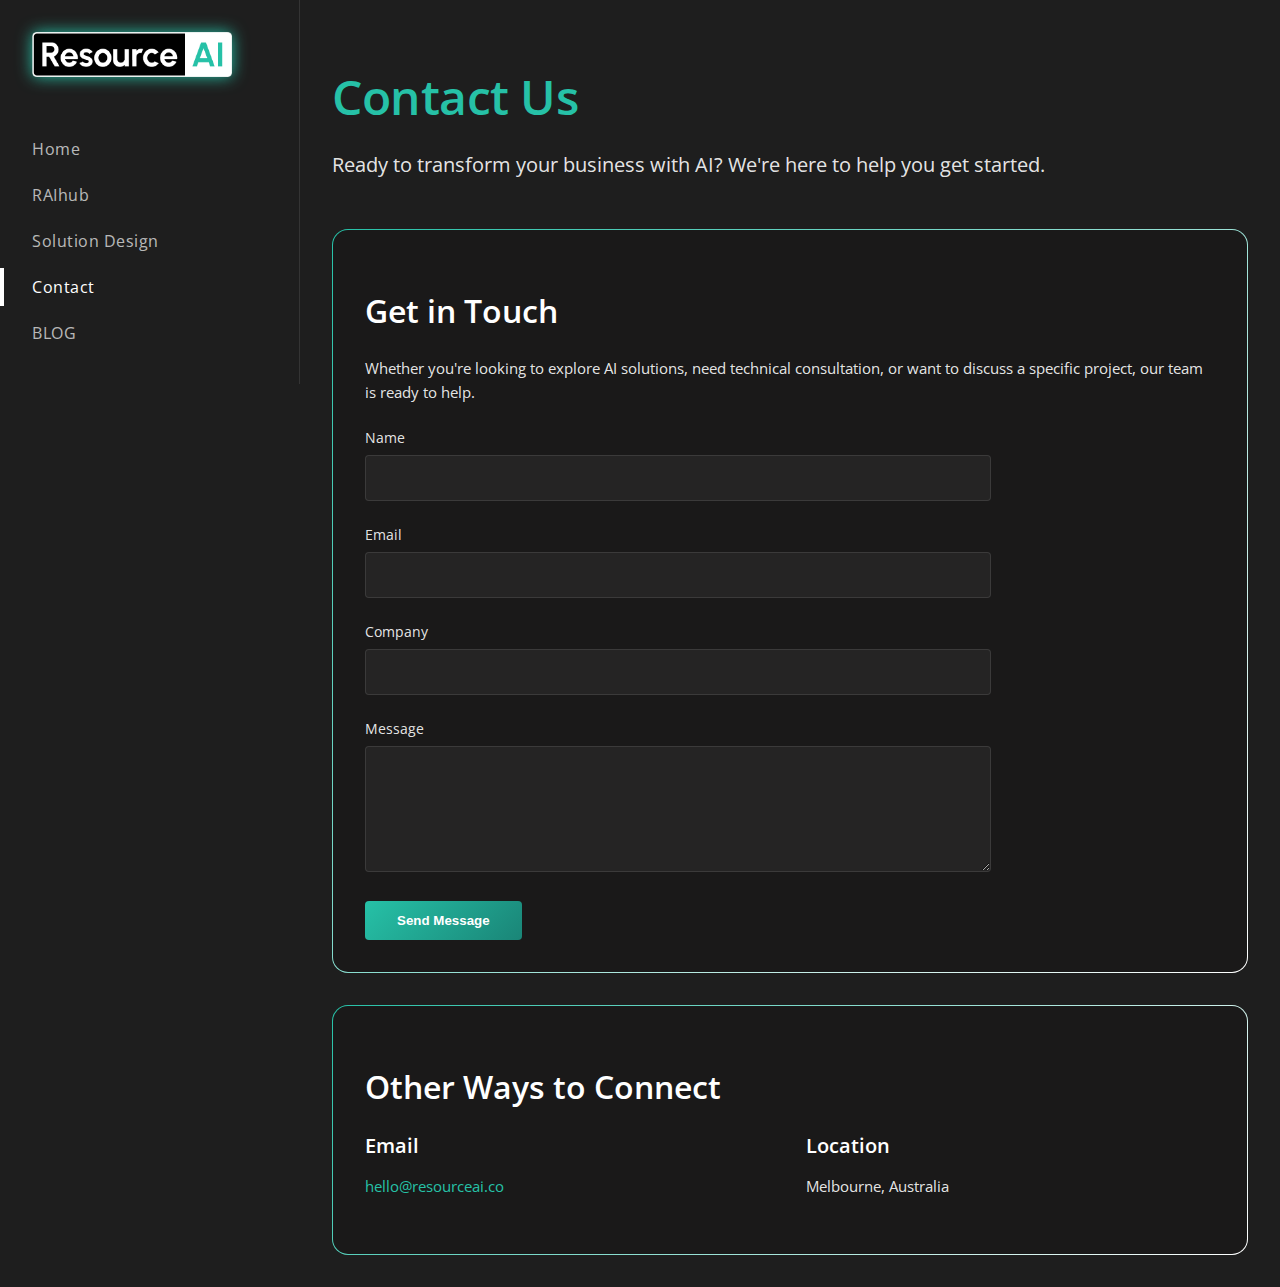
==== contact.html @ 5b68341a "Fixes for liveness" ====
<!DOCTYPE html>
<html lang="en">
<head>
    <meta charset="UTF-8">
    <meta name="viewport" content="width=device-width, initial-scale=1.0">
    <title>Contact Us - Resource AI</title>
    <link href="https://fonts.googleapis.com/css2?family=Open+Sans:wght@400;600&display=swap" rel="stylesheet">
    <link href="css/styles.css" rel="stylesheet">
</head>
<body>
    <div id="sidebar"></div>
    <main>
        <div class="content">
            <h1 class="heading2 brand-text">Contact Us</h1>
            <p class="intro">Ready to transform your business with AI? We're here to help you get started.</p>

            <div class="gradient-frame">
                <div class="gradient-frame-inner">
                    <section class="content-section">
                        <h2>Get in Touch</h2>
                        <p>Whether you're looking to explore AI solutions, need technical consultation, or want to discuss a specific project, our team is ready to help.</p>
                        
                        <form action="https://formspree.io/f/xwppwrzw" method="POST" class="contact-form">
                            <input type="hidden" name="_subject" value="New contact from ResourceAI website">
                            <div class="form-group">
                                <label for="name">Name</label>
                                <input type="text" id="name" name="name" required>
                            </div>
                            
                            <div class="form-group">
                                <label for="email">Email</label>
                                <input type="email" id="email" name="email" required>
                            </div>
                            
                            <div class="form-group">
                                <label for="company">Company</label>
                                <input type="text" id="company" name="company">
                            </div>
                            
                            <div class="form-group">
                                <label for="message">Message</label>
                                <textarea id="message" name="message" rows="5" required></textarea>
                            </div>
                            
                            <button type="submit" class="submit-button">Send Message</button>
                        </form>
                    </section>
                </div>
            </div>

            <section class="content-section">
                <div class="gradient-frame">
                    <div class="gradient-frame-inner">
                        <h2>Other Ways to Connect</h2>
                        <div class="contact-grid">
                            <div class="contact-item">
                                <h3>Email</h3>
                                <p><a href="mailto:hello@resourceai.co" class="contact-link">hello@resourceai.co</a></p>
                            </div>
                            <div class="contact-item">
                                <h3>Location</h3>
                                <p>Melbourne, Australia</p>
                            </div>
                        </div>
                    </div>
                </div>
            </section>
        </div>
    </main>
    <script src="js/components.js"></script>
    <script>
        loadComponent('sidebar', 'components/sidebar.html');

        const form = document.querySelector('.contact-form');
        form.addEventListener('submit', function(e) {
            const formData = new FormData(form);
            fetch(form.action, {
                method: 'POST',
                body: formData,
                headers: {
                    'Accept': 'application/json'
                }
            })
            .then(response => {
                if (response.ok) {
                    window.location.href = 'https://resourceai.co/thank-you.html';
                } else {
                    throw new Error('Form submission failed');
                }
            })
            .catch(error => {
                console.error('Error:', error);
                alert('Sorry, there was a problem submitting your form. Please try again.');
            });
            e.preventDefault();
        });
    </script>
</body>
</html>
---- css/styles.css ----
/* Base styles */
body {
    font-family: 'Open Sans', sans-serif;
    background-color: #1e1e1e;
    color: #ffffff;
    margin: 0;
    padding: 0;
    display: grid;
    grid-template-columns: 300px 1fr;
    min-height: 100vh;
    gap: 0;
}

/* Sidebar styles */
.sidebar-container {
    background-color: #1e1e1e;
    padding: 2rem;
    border-right: 1px solid rgba(255, 255, 255, 0.1);
}

.sidebar-container img {
    width: 200px;
    margin-bottom: 3rem;
    filter: drop-shadow(0 0 8px #26C1A7);
    transition: filter 0.3s ease;
}

.sidebar-container img:hover {
    filter: drop-shadow(0 0 12px #26C1A7);
}

.sidebar-links-grid {
    display: flex;
    flex-direction: column;
    gap: 0.5rem;
}

.sidebar-link {
    text-decoration: none;
    color: rgba(255, 255, 255, 0.7);
    padding: 0.5rem 0;
    transition: all 0.3s ease;
    position: relative;
}

.sidebar-link:hover {
    color: #ffffff;
}

.sidebar-link.w--current {
    color: #ffffff;
}

.sidebar-link:hover::after,
.sidebar-link.w--current::after {
    content: '';
    position: absolute;
    left: -2rem;
    top: 50%;
    transform: translateY(-50%);
    width: 4px;
    height: 100%;
    background-color: #ffffff;
}

.navlink {
    font-family: 'Open Sans', sans-serif;
    font-size: 1rem;
    letter-spacing: 0.5px;
}

/* Main content styles */
main {
    padding: 2rem;
}

.content {
    max-width: 1200px;
    margin: 0;
}

/* Typography */
.brand-text {
    color: #26C1A7;
}

h1.heading2 {
    font-family: 'Open Sans', sans-serif;
    font-size: 3rem;
    margin-bottom: 1rem;
    font-weight: 600;
    letter-spacing: -0.5px;
}

.intro {
    font-size: 1.25rem;
    line-height: 1.6;
    margin-bottom: 3rem;
    color: rgba(255, 255, 255, 0.9);
    font-weight: 400;
}

.content-section {
    margin-bottom: 2rem;
}

.content-section:last-child {
    margin-bottom: 0;
}

.content-section h2 {
    font-family: 'Open Sans', sans-serif;
    font-size: 2rem;
    margin-bottom: 1.5rem;
    font-weight: 600;
    color: #ffffff;
}

.content-section h3 {
    font-family: 'Open Sans', sans-serif;
    font-size: 1.25rem;
    margin-bottom: 0.75rem;
    font-weight: 600;
    color: #ffffff;
}

.content-section p {
    font-family: 'Open Sans', sans-serif;
    font-size: 0.95rem;
    line-height: 1.6;
    margin-bottom: 1.5rem;
    font-weight: 400;
    color: rgba(255, 255, 255, 0.9);
}

.content-section ul {
    font-family: 'Open Sans', sans-serif;
    font-size: 0.95rem;
    line-height: 1.6;
    margin-bottom: 1.5rem;
    color: rgba(255, 255, 255, 0.9);
    padding-left: 1.5rem;
}

.content-section li {
    margin-bottom: 0.5rem;
}

.content-section li:last-child {
    margin-bottom: 0;
}

/* Feature grid */
.feature-grid {
    display: grid;
    grid-template-columns: repeat(auto-fit, minmax(250px, 1fr));
    gap: 2rem;
    margin-top: 1rem;
}

.feature {
    background: rgba(255, 255, 255, 0.05);
    padding: 1.5rem;
    border-radius: 8px;
    transition: all 0.3s ease;
}

.feature:hover {
    transform: translateY(-2px);
}

.feature h3 {
    margin-top: 0;
}

/* Feature details */
.feature-large {
    grid-column: 1 / -1;
}

.feature-details {
    margin-top: 1.5rem;
    padding-top: 1.5rem;
    border-top: 1px solid rgba(255, 255, 255, 0.1);
    transition: all 0.3s ease;
}

.feature-details.hidden {
    display: none;
}

.feature-nav {
    display: flex;
    gap: 0.5rem;
    margin-bottom: 1.5rem;
    overflow-x: auto;
    padding-bottom: 0.5rem;
}

.nav-item {
    background: none;
    border: none;
    color: rgba(255, 255, 255, 0.7);
    padding: 0.5rem 1rem;
    cursor: pointer;
    font-family: 'Open Sans', sans-serif;
    font-size: 0.9rem;
    transition: all 0.3s ease;
    border-radius: 4px;
    white-space: nowrap;
}

.nav-item:hover {
    color: #ffffff;
    background: rgba(255, 255, 255, 0.05);
}

.nav-item.active {
    color: #ffffff;
    background: rgba(255, 255, 255, 0.1);
}

.tab-content {
    display: none;
}

.tab-content.active {
    display: block;
    animation: fadeIn 0.3s ease;
}

.expand-btn {
    background: rgba(255, 255, 255, 0.1);
    border: none;
    color: #ffffff;
    padding: 0.5rem 1rem;
    border-radius: 4px;
    cursor: pointer;
    font-family: 'Open Sans', sans-serif;
    font-size: 0.9rem;
    transition: all 0.3s ease;
    margin-top: 1rem;
    width: 100%;
}

.expand-btn:hover {
    background: rgba(255, 255, 255, 0.2);
}

.cta-button {
    display: inline-block;
    background: #ffffff;
    color: #1e1e1e;
    padding: 0.75rem 1.5rem;
    border-radius: 4px;
    text-decoration: none;
    font-weight: 600;
    margin-top: 1.5rem;
    transition: all 0.3s ease;
}

.cta-button:hover {
    transform: translateY(-2px);
    box-shadow: 0 4px 12px rgba(0, 0, 0, 0.2);
}

@keyframes fadeIn {
    from { opacity: 0; }
    to { opacity: 1; }
}

/* Frame styles */
.gradient-frame {
    position: relative;
    background: linear-gradient(135deg, #26C1A7, #ffffff);
    padding: 1px;
    border-radius: 16px;
    margin-bottom: 2rem;
}

.gradient-frame:last-child {
    margin-bottom: 0;
}

.gradient-frame-inner {
    background: #1A1919;
    border-radius: 15px;
    padding: 2rem;
}

/* Contact form styles */
.contact-form {
    max-width: 600px;
}

.form-group {
    margin-bottom: 1.5rem;
}

.form-group label {
    display: block;
    margin-bottom: 0.5rem;
    color: rgba(255, 255, 255, 0.9);
    font-size: 0.9rem;
}

.form-group input,
.form-group select,
.form-group textarea {
    width: 100%;
    padding: 0.75rem;
    background: rgba(255, 255, 255, 0.05);
    border: 1px solid rgba(255, 255, 255, 0.1);
    border-radius: 4px;
    color: #ffffff;
    font-family: 'Open Sans', sans-serif;
    font-size: 0.95rem;
    transition: all 0.3s ease;
}

.form-group input:focus,
.form-group select:focus,
.form-group textarea:focus {
    outline: none;
    border-color: #26C1A7;
    background: rgba(255, 255, 255, 0.1);
}

.submit-button {
    background: linear-gradient(135deg, #26C1A7, #1a8577);
    color: #ffffff;
    border: none;
    padding: 0.75rem 2rem;
    border-radius: 4px;
    font-weight: 600;
    cursor: pointer;
    transition: all 0.3s ease;
}

.submit-button:hover {
    transform: translateY(-2px);
    box-shadow: 0 4px 12px rgba(38, 193, 167, 0.2);
}

/* Contact information grid */
.contact-grid {
    display: grid;
    grid-template-columns: repeat(auto-fit, minmax(200px, 1fr));
    gap: 2rem;
}

.contact-item h3 {
    margin-top: 0;
}

.contact-link {
    color: #26C1A7;
    text-decoration: none;
    transition: all 0.3s ease;
}

.contact-link:hover {
    color: #ffffff;
}

@keyframes fadeIn {
    from { opacity: 0; }
    to { opacity: 1; }
}
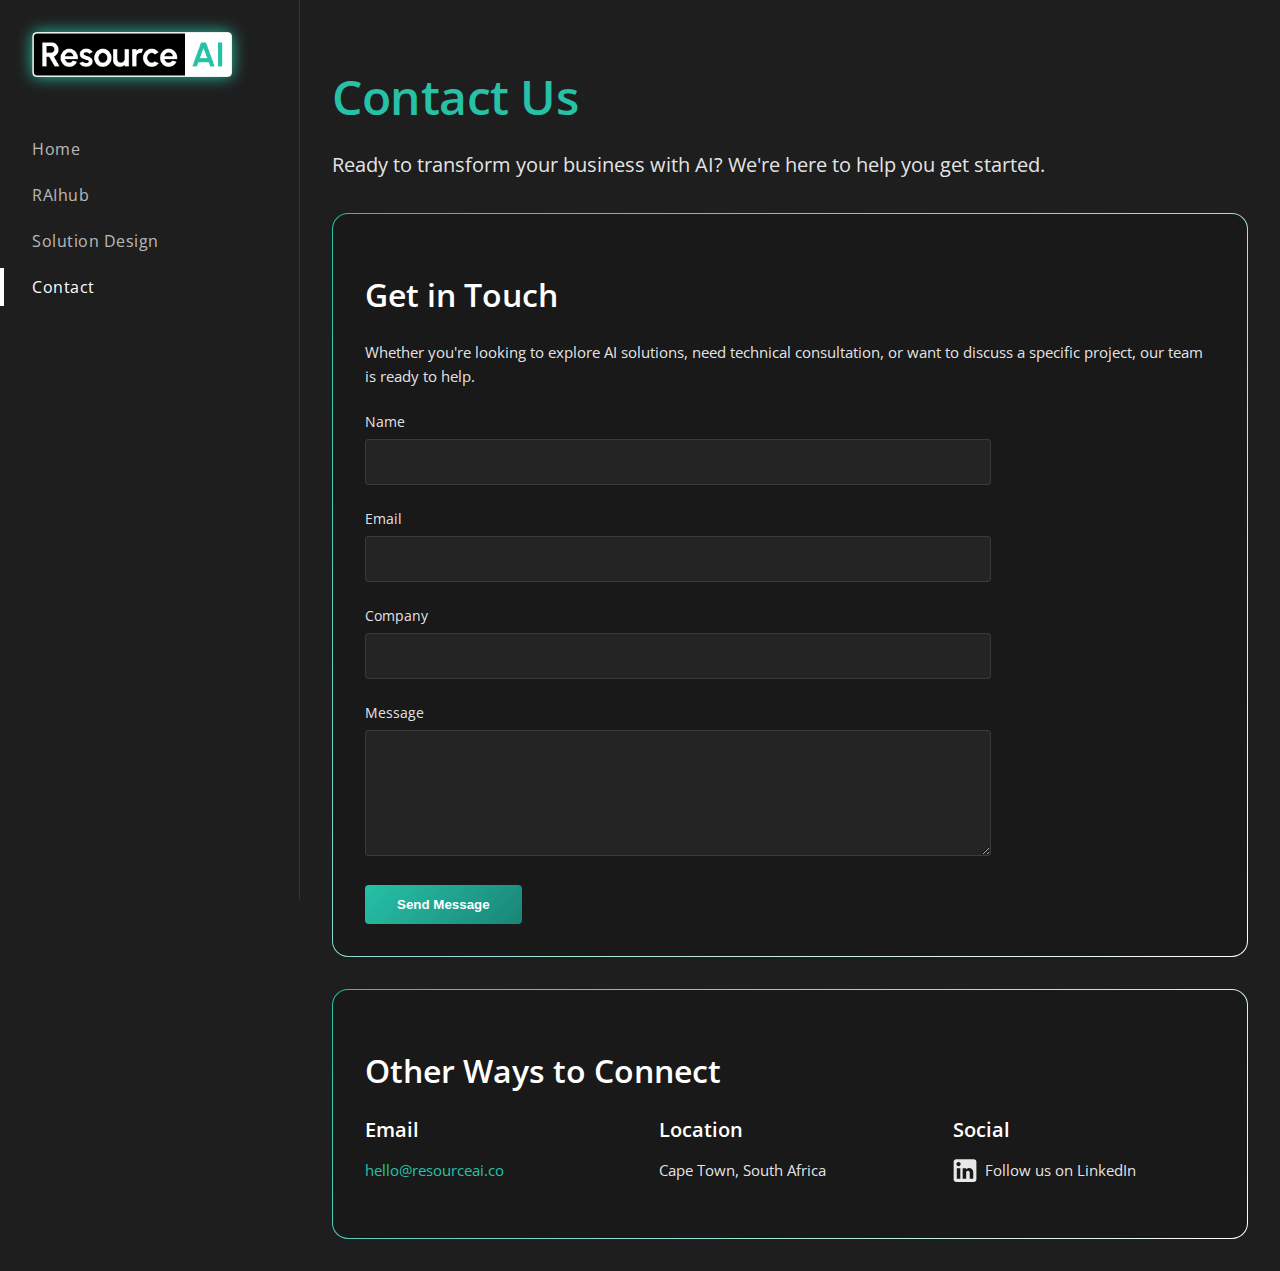
==== commit 5feb742e: "final live 1" ====
--- a/contact.html
+++ b/contact.html
@@ -55,11 +55,20 @@
                         <div class="contact-grid">
                             <div class="contact-item">
                                 <h3>Email</h3>
-                                <p><a href="mailto:hello@resourceai.co" class="contact-link">hello@resourceai.co</a></p>
+                                <p><a href="mailto:info@resourceai.co" class="contact-link">hello@resourceai.co</a></p>
                             </div>
                             <div class="contact-item">
                                 <h3>Location</h3>
-                                <p>Melbourne, Australia</p>
+                                <p>Cape Town, South Africa</p>
+                            </div>
+                            <div class="contact-item">
+                                <h3>Social</h3>
+                                <p>
+                                    <a href="https://www.linkedin.com/company/104903918/" target="_blank" class="social-link">
+                                        <img src="assets/linkedin.svg" alt="LinkedIn" class="social-icon">
+                                        <span>Follow us on LinkedIn</span>
+                                    </a>
+                                </p>
                             </div>
                         </div>
                     </div>
--- a/css/styles.css
+++ b/css/styles.css
@@ -16,6 +16,10 @@
     background-color: #1e1e1e;
     padding: 2rem;
     border-right: 1px solid rgba(255, 255, 255, 0.1);
+    min-height: 100vh;
+    position: sticky;
+    top: 0;
+    box-sizing: border-box;
 }
 
 .sidebar-container img {
@@ -87,7 +91,7 @@
 h1.heading2 {
     font-family: 'Open Sans', sans-serif;
     font-size: 3rem;
-    margin-bottom: 1rem;
+    margin-bottom: 0.25rem;
     font-weight: 600;
     letter-spacing: -0.5px;
 }
@@ -95,7 +99,7 @@
 .intro {
     font-size: 1.25rem;
     line-height: 1.6;
-    margin-bottom: 3rem;
+    margin-bottom: 2rem;
     color: rgba(255, 255, 255, 0.9);
     font-weight: 400;
 }
@@ -347,6 +351,7 @@
     display: grid;
     grid-template-columns: repeat(auto-fit, minmax(200px, 1fr));
     gap: 2rem;
+    align-items: center;
 }
 
 .contact-item h3 {
@@ -361,6 +366,31 @@
 
 .contact-link:hover {
     color: #ffffff;
+}
+
+.social-icon {
+    width: 24px;
+    height: 24px;
+    margin-right: 0.5rem;
+    vertical-align: middle;
+    opacity: 0.9;
+    transition: all 0.3s ease;
+}
+
+.social-link {
+    display: flex;
+    align-items: center;
+    color: rgba(255, 255, 255, 0.9);
+    text-decoration: none;
+    transition: all 0.3s ease;
+}
+
+.social-link:hover {
+    color: #ffffff;
+}
+
+.social-link:hover .social-icon {
+    opacity: 1;
 }
 
 @keyframes fadeIn {
